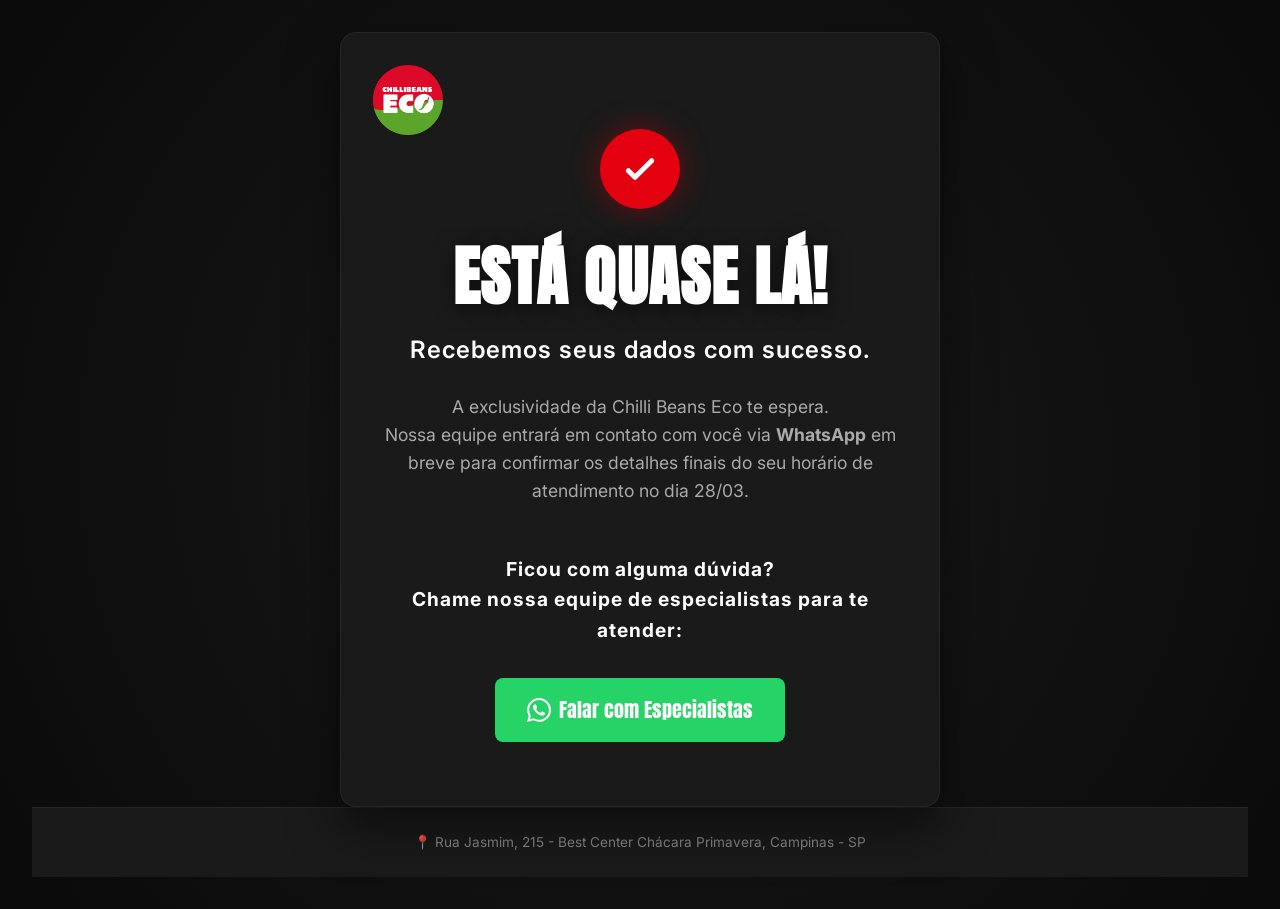
==== obrigado.html @ 4e1fde81 "Landing Page Chilli Beans - Final" ====
<!DOCTYPE html>
<html lang="pt-BR">
<head>
    <meta charset="UTF-8">
    <meta name="viewport" content="width=device-width, initial-scale=1.0">
    <title>Inscrição Confirmada | Chilli Beans Eco Campinas</title>
    
    <!-- Google Fonts -->
    <link rel="preconnect" href="https://fonts.googleapis.com">
    <link rel="preconnect" href="https://fonts.gstatic.com" crossorigin>
    <link href="https://fonts.googleapis.com/css2?family=Anton&family=Inter:wght@300;400;600&display=swap" rel="stylesheet">
    
    <!-- Custom CSS -->
    <link rel="stylesheet" href="styles.css">

    <!-- Meta Pixel Code -->
    <script>
    !function(f,b,e,v,n,t,s)
    {if(f.fbq)return;n=f.fbq=function(){n.callMethod?
    n.callMethod.apply(n,arguments):n.queue.push(arguments)};
    if(!f._fbq)f._fbq=n;n.push=n;n.loaded=!0;n.version='2.0';
    n.queue=[];t=b.createElement(e);t.async=!0;
    t.src=v;s=b.getElementsByTagName(e)[0];
    s.parentNode.insertBefore(t,s)}(window, document,'script',
    'https://connect.facebook.net/en_US/fbevents.js');
    fbq('init', '3858072154323594');
    fbq('track', 'PageView');
    fbq('track', 'Lead'); // Conversão Personalizada de Lead
    </script>
    <noscript><img height="1" width="1" style="display:none"
    src="https://www.facebook.com/tr?id=3858072154323594&ev=Lead&noscript=1"
    /></noscript>
    <!-- End Meta Pixel Code -->

</head>
<body class="thank-you-layout">

    <!-- Header removed -->

    <div class="thank-you-card" style="position: relative; padding-top: 6rem;">
        <img src="logo.png.png" alt="Chilli Beans Eco" class="logo-img" onerror="this.src='logo.png'" style="position: absolute; top: 2rem; left: 2rem; max-height: 70px;">
        <div class="success-icon" style="margin: 0 auto 2rem;">
            <svg fill="none" stroke="currentColor" viewBox="0 0 24 24" xmlns="http://www.w3.org/2000/svg">
                <path stroke-linecap="round" stroke-linejoin="round" stroke-width="3" d="M5 13l4 4L19 7"></path>
            </svg>
        </div>
        
        <h1 style="font-size: clamp(2.5rem, 5vw, 4rem); margin-bottom: 1rem;">ESTÁ QUASE LÁ!</h1>
        <h2 style="font-family: var(--font-body); font-size: 1.5rem; color: var(--chilli-white); margin-bottom: 1.5rem; text-transform: none; font-weight: 600;">Recebemos seus dados com sucesso.</h2>
        
        <p>A exclusividade da Chilli Beans Eco te espera.<br>Nossa equipe entrará em contato com você via <strong>WhatsApp</strong> em breve para confirmar os detalhes finais do seu horário de atendimento no dia 28/03.</p>
        
        <div style="margin-top: 3rem;">
            <h3 style="font-family: var(--font-body); font-size: 1.2rem; margin-bottom: 1rem; color: #fff; text-transform: none;">Ficou com alguma dúvida?<br>Chame nossa equipe de especialistas para te atender:</h3>
            <a href="https://wa.me/5519998878983" target="_blank" class="btn-whatsapp">
                <svg fill="currentColor" viewBox="0 0 24 24" xmlns="http://www.w3.org/2000/svg"><path d="M17.472 14.382c-.297-.149-1.758-.867-2.03-.967-.273-.099-.471-.148-.67.15-.197.297-.767.966-.94 1.164-.173.199-.347.223-.644.075-.297-.15-1.255-.463-2.39-1.475-.888-.788-1.489-1.761-1.662-2.062-.173-.298-.018-.458.13-.606.134-.133.298-.347.446-.52.149-.174.198-.298.298-.497.099-.198.05-.371-.025-.52-.075-.149-.669-1.612-.916-2.207-.242-.579-.487-.5-.669-.51-.173-.008-.371-.01-.57-.01-.198 0-.52.074-.792.372-.272.297-1.04 1.016-1.04 2.479 0 1.462 1.065 2.875 1.213 3.074.149.198 2.096 3.2 5.077 4.487.709.306 1.262.489 1.694.625.712.227 1.36.195 1.871.118.575-.085 1.758-.719 2.006-1.413.248-.694.248-1.289.173-1.413-.074-.124-.272-.198-.57-.347m-5.421 7.403h-.004a9.87 9.87 0 01-5.031-1.378l-.361-.214-3.741.982.998-3.648-.235-.374a9.86 9.86 0 01-1.51-5.26c.001-5.45 4.436-9.884 9.888-9.884 2.64 0 5.122 1.03 6.988 2.898a9.825 9.825 0 012.893 6.994c-.003 5.45-4.437 9.884-9.885 9.884m8.413-18.297A11.815 11.815 0 0012.05 0C5.495 0 .16 5.335.157 11.892c0 2.096.547 4.142 1.588 5.945L.057 24l6.305-1.654a11.882 11.882 0 005.683 1.448h.005c6.554 0 11.89-5.335 11.893-11.893a11.821 11.821 0 00-3.48-8.413z"/></svg>
                Falar com Especialistas
            </a>
        </div>
    </div>
    
    <footer class="address-footer">
        📍 Rua Jasmim, 215 - Best Center Chácara Primavera, Campinas - SP
    </footer>
</body>
</html>
---- styles.css ----
:root {
  --chilli-red: #e3000f;
  --chilli-black: #0a0a0a;
  --chilli-white: #ffffff;
  --chilli-gray: #f4f4f4;
  --chilli-dark-gray: #1a1a1a;
  --font-heading: 'Anton', sans-serif;
  --font-body: 'Inter', sans-serif;
}

* {
  margin: 0;
  padding: 0;
  box-sizing: border-box;
}

body {
  font-family: var(--font-body);
  background-color: var(--chilli-black);
  color: var(--chilli-white);
  line-height: 1.6;
  overflow-x: hidden;
  -webkit-font-smoothing: antialiased;
}

/* Typography */
h1, h2, h3, h4, .brand-text {
  font-family: var(--font-heading);
  text-transform: uppercase;
  letter-spacing: 1px;
}

h1 {
  font-size: clamp(3rem, 8vw, 6rem);
  line-height: 1.15; /* Increased to avoid accent overlap */
  color: var(--chilli-white);
  margin-bottom: 0.5rem;
  /* Fashion-tech subtle glow */
  text-shadow: 0 4px 20px rgba(0, 0, 0, 0.5);
}

h1 span {
  color: var(--chilli-red);
}

.subtitle-h2 {
  font-size: clamp(1rem, 2vw, 1.25rem);
  color: #ccc;
  margin-bottom: 2rem;
  font-weight: 300;
  font-family: var(--font-body);
  text-transform: none;
  letter-spacing: 0;
}

/* Video Wrapper */
.video-wrapper {
  margin-bottom: 2rem;
  border-radius: 12px;
  overflow: hidden;
  border: 1px solid rgba(255, 255, 255, 0.1);
  background: #000;
  max-width: 400px;
}

.video-local {
  width: 100%;
  display: block;
}

/* Google Maps Button */
.btn-maps {
  display: inline-flex;
  align-items: center;
  gap: 0.5rem;
  padding: 0.75rem 1.5rem;
  background-color: transparent;
  color: var(--chilli-white);
  border: 1px solid rgba(255, 255, 255, 0.3);
  border-radius: 6px;
  font-family: var(--font-body);
  font-size: 0.9rem;
  text-decoration: none;
  transition: all 0.3s ease;
  margin-bottom: 2rem;
}

.btn-maps:hover {
  background-color: var(--chilli-white);
  color: var(--chilli-black);
}

.btn-maps svg {
  width: 18px;
  height: 18px;
}

/* Layout */
.container {
  width: 100%;
  max-width: 1200px;
  margin: 0 auto;
  padding: 0 1.5rem;
}

/* Header */
header {
  padding: 1.5rem 0;
  position: absolute;
  top: 0;
  left: 0;
  width: 100%;
  z-index: 10;
  border-bottom: 1px solid rgba(255, 255, 255, 0.1);
}

.header-content {
  display: flex;
  justify-content: center;
  align-items: center;
}

.logo-img {
  max-height: 60px;
  width: auto;
  display: block;
}

.address-footer {
  text-align: center;
  font-size: 0.85rem;
  color: #888;
  padding: 1.5rem;
  background-color: var(--chilli-dark-gray);
  border-top: 1px solid rgba(255, 255, 255, 0.05);
  width: 100%;
}

/* Hero / Split View */
.split-layout {
  display: flex;
  min-height: 100vh;
  flex-direction: column;
}

@media (min-width: 900px) {
  .split-layout {
    flex-direction: row;
  }
}

.hero-section {
  flex: 1;
  display: flex;
  flex-direction: column;
  justify-content: center;
  padding: 8rem 2rem 4rem;
  background: radial-gradient(circle at 0% 0%, var(--chilli-dark-gray) 0%, var(--chilli-black) 100%);
  position: relative;
  overflow: hidden;
}

.hero-section::before {
  content: '';
  position: absolute;
  top: -20%;
  left: -20%;
  width: 60%;
  height: 60%;
  background: radial-gradient(circle, rgba(227, 0, 15, 0.15) 0%, rgba(0,0,0,0) 70%);
  z-index: 0;
}

.hero-content {
  position: relative;
  z-index: 1;
  max-width: 600px;
}

.date-badge {
  display: inline-block;
  background-color: var(--chilli-red);
  color: var(--chilli-white);
  font-family: var(--font-heading);
  padding: 0.5rem 1rem;
  font-size: 1.25rem;
  border-radius: 4px;
  margin-bottom: 2rem;
  transform: skew(-10deg);
  box-shadow: 0 4px 15px rgba(227, 0, 15, 0.4);
}

.date-badge span {
  display: inline-block;
  transform: skew(10deg);
}

.features {
  margin-top: 2rem;
  display: flex;
  flex-direction: column;
  gap: 1rem;
}

.feature-item {
  display: flex;
  align-items: center;
  gap: 1rem;
  font-size: 1.1rem;
}

.feature-icon {
  width: 24px;
  height: 24px;
  color: var(--chilli-red);
  flex-shrink: 0;
}

/* Form Section */
.form-section {
  flex: 1;
  display: flex;
  flex-direction: column;
  justify-content: center;
  padding: 4rem 2rem;
  background-color: var(--chilli-white);
  color: var(--chilli-black);
}

@media (min-width: 900px) {
  .form-section {
    padding: 8rem 4rem;
  }
}

.form-wrapper {
  max-width: 500px;
  width: 100%;
  margin: 0 auto;
}

.form-title {
  font-size: 2.5rem;
  color: var(--chilli-black);
  margin-bottom: 0.5rem;
}

.form-subtitle {
  color: #666;
  margin-bottom: 2rem;
}

.form-group {
  margin-bottom: 1.5rem;
  position: relative;
}

.form-row {
  display: flex;
  gap: 1rem;
}

.form-row .form-group {
  flex: 1;
}

label {
  display: block;
  font-weight: 600;
  margin-bottom: 0.5rem;
  font-size: 0.9rem;
  color: #333;
}

input, select {
  width: 100%;
  padding: 1rem;
  border: 2px solid #ddd;
  background-color: var(--chilli-white);
  border-radius: 8px;
  font-family: var(--font-body);
  font-size: 1rem;
  transition: all 0.3s ease;
  color: var(--chilli-black);
}

input:focus, select:focus {
  outline: none;
  border-color: var(--chilli-red);
  box-shadow: 0 0 0 4px rgba(227, 0, 15, 0.1);
}

select {
  appearance: none;
  background-image: url("data:image/svg+xml,%3Csvg xmlns='http://www.w3.org/2000/svg' width='24' height='24' viewBox='0 0 24 24' fill='none' stroke='currentColor' stroke-width='2' stroke-linecap='round' stroke-linejoin='round'%3E%3Cpolyline points='6 9 12 15 18 9'%3E%3C/polyline%3E%3C/svg%3E");
  background-repeat: no-repeat;
  background-position: right 1rem center;
  background-size: 1em;
}

.btn-submit {
  width: 100%;
  padding: 1.25rem;
  background-color: var(--chilli-red);
  color: var(--chilli-white);
  border: none;
  border-radius: 8px;
  font-family: var(--font-heading);
  font-size: 1.5rem;
  cursor: pointer;
  transition: all 0.3s ease;
  position: relative;
  overflow: hidden;
  margin-top: 1rem;
}

.btn-submit::before {
  content: '';
  position: absolute;
  top: 0;
  left: -100%;
  width: 100%;
  height: 100%;
  background: linear-gradient(90deg, transparent, rgba(255,255,255,0.2), transparent);
  transition: all 0.5s ease;
}

.btn-submit:hover {
  transform: translateY(-2px);
  box-shadow: 0 8px 25px rgba(227, 0, 15, 0.4);
}

.btn-submit:hover::before {
  left: 100%;
}

.btn-submit:active {
  transform: translateY(0);
}

/* Loading State for Button */
.btn-submit.loading {
  background-color: #99000a;
  color: transparent;
  pointer-events: none;
}

.btn-submit.loading::after {
  content: '';
  position: absolute;
  top: 50%;
  left: 50%;
  transform: translate(-50%, -50%);
  width: 24px;
  height: 24px;
  border: 3px solid rgba(255,255,255,0.3);
  border-radius: 50%;
  border-top-color: var(--chilli-white);
  animation: spin 1s ease-in-out infinite;
}

@keyframes spin {
  to { transform: translate(-50%, -50%) rotate(360deg); }
}

/* Thank You Page Specifics */
.thank-you-layout {
  min-height: 100vh;
  display: flex;
  flex-direction: column;
  justify-content: center;
  align-items: center;
  background: radial-gradient(circle at center, var(--chilli-dark-gray) 0%, var(--chilli-black) 100%);
  text-align: center;
  padding: 2rem;
}

.success-icon {
  width: 80px;
  height: 80px;
  background-color: var(--chilli-red);
  border-radius: 50%;
  display: flex;
  justify-content: center;
  align-items: center;
  margin-bottom: 2rem;
  box-shadow: 0 0 30px rgba(227, 0, 15, 0.4);
  animation: scaleIn 0.5s cubic-bezier(0.175, 0.885, 0.32, 1.275) forwards;
}

.success-icon svg {
  width: 40px;
  height: 40px;
  color: var(--chilli-white);
}

@keyframes scaleIn {
  0% { transform: scale(0); opacity: 0; }
  100% { transform: scale(1); opacity: 1; }
}

.thank-you-card {
  background-color: var(--chilli-dark-gray);
  padding: 4rem 2rem;
  border-radius: 16px;
  max-width: 600px;
  width: 100%;
  border: 1px solid rgba(255,255,255,0.05);
  box-shadow: 0 20px 50px rgba(0,0,0,0.5);
}

.thank-you-card p {
  font-size: 1.1rem;
  color: #aaa;
  margin-bottom: 2rem;
}

.btn-secondary {
  display: inline-block;
  padding: 1rem 2rem;
  background-color: transparent;
  color: var(--chilli-white);
  border: 2px solid var(--chilli-white);
  border-radius: 8px;
  font-family: var(--font-heading);
  font-size: 1.25rem;
  text-decoration: none;
  transition: all 0.3s ease;
}

.btn-secondary:hover {
  background-color: var(--chilli-white);
  color: var(--chilli-black);
}

.btn-whatsapp {
  display: inline-flex;
  align-items: center;
  gap: 0.5rem;
  padding: 1rem 2rem;
  background-color: #25D366;
  color: var(--chilli-white);
  border: none;
  border-radius: 8px;
  font-family: var(--font-heading);
  font-size: 1.25rem;
  text-decoration: none;
  transition: all 0.3s ease;
  margin-top: 1rem;
}

.btn-whatsapp:hover {
  background-color: #128C7E;
  transform: translateY(-2px);
  box-shadow: 0 8px 25px rgba(37, 211, 102, 0.4);
}

.btn-whatsapp svg {
  width: 24px;
  height: 24px;
}

/* Trust Badges */
.trust-badges {
  margin-top: 2rem;
  display: flex;
  justify-content: center;
  gap: 1.5rem;
  flex-wrap: wrap;
}

.badge {
  display: flex;
  align-items: center;
  gap: 0.5rem;
  font-size: 0.85rem;
  color: #888;
}

.badge svg {
  width: 16px;
  height: 16px;
}
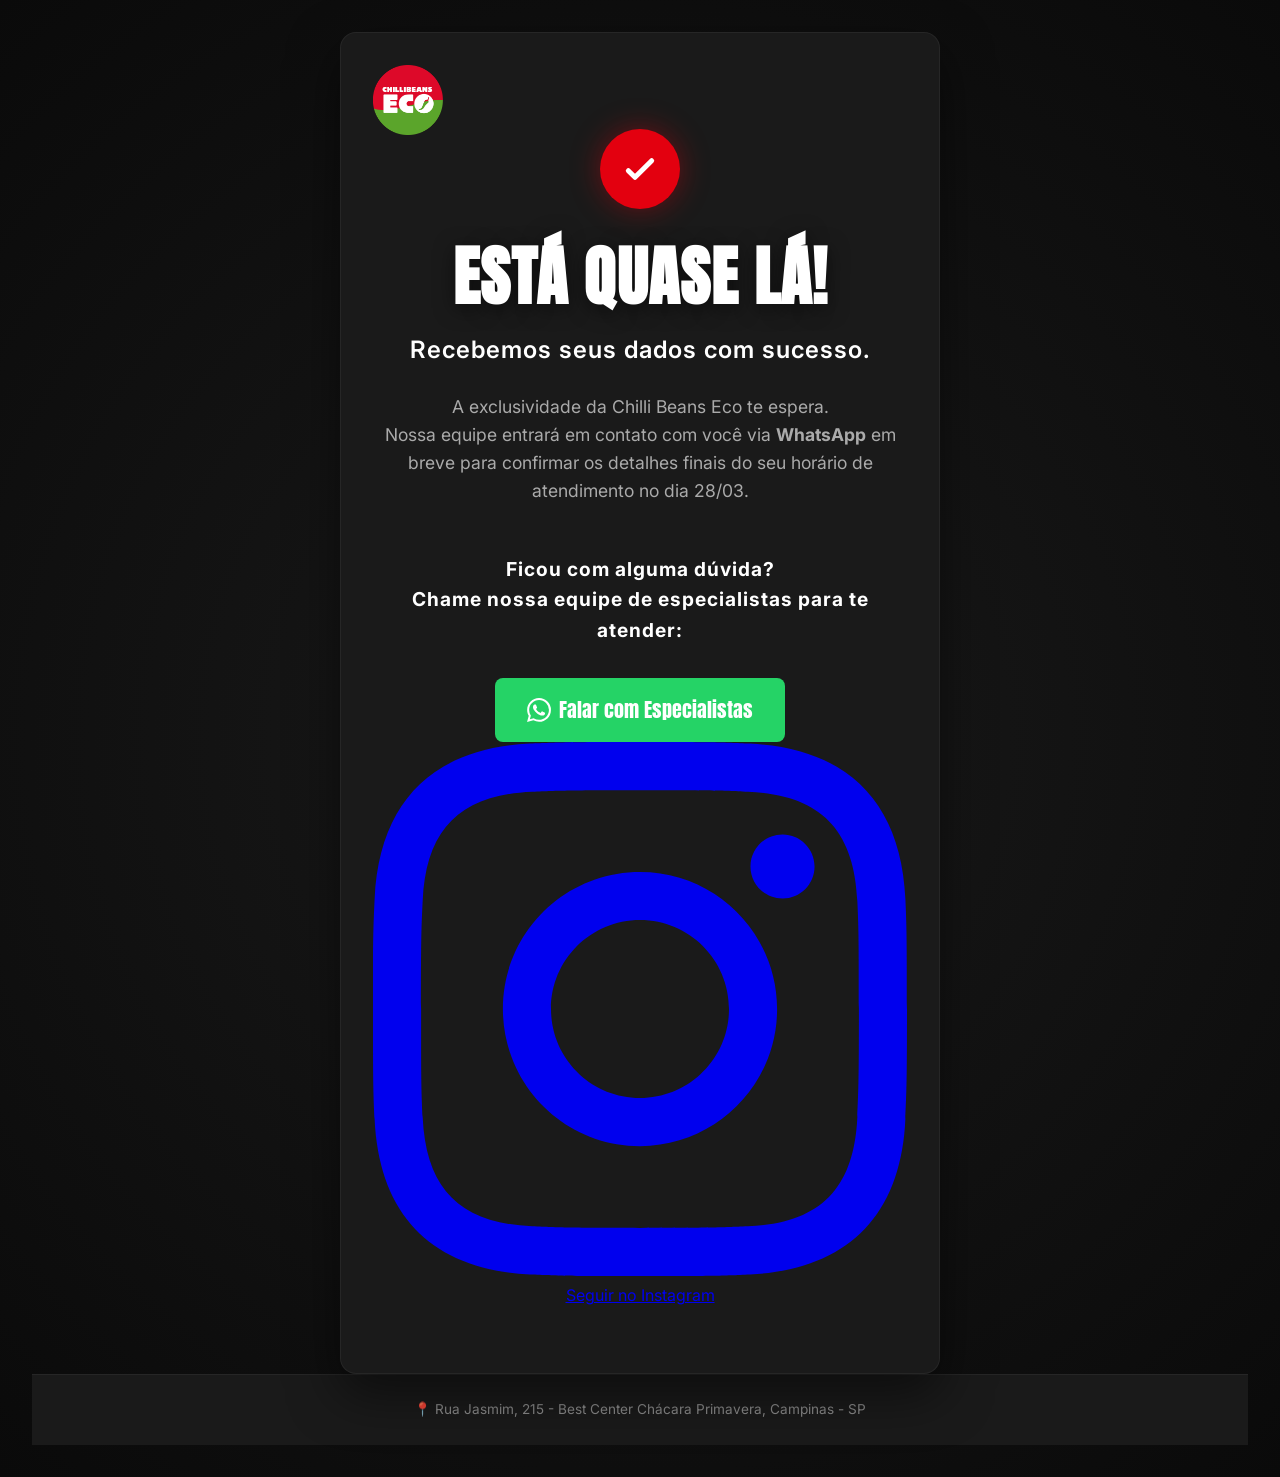
==== commit 327d416c: "Add Instagram follow button to thank you page" ====
--- a/obrigado.html
+++ b/obrigado.html
@@ -56,6 +56,11 @@
                 <svg fill="currentColor" viewBox="0 0 24 24" xmlns="http://www.w3.org/2000/svg"><path d="M17.472 14.382c-.297-.149-1.758-.867-2.03-.967-.273-.099-.471-.148-.67.15-.197.297-.767.966-.94 1.164-.173.199-.347.223-.644.075-.297-.15-1.255-.463-2.39-1.475-.888-.788-1.489-1.761-1.662-2.062-.173-.298-.018-.458.13-.606.134-.133.298-.347.446-.52.149-.174.198-.298.298-.497.099-.198.05-.371-.025-.52-.075-.149-.669-1.612-.916-2.207-.242-.579-.487-.5-.669-.51-.173-.008-.371-.01-.57-.01-.198 0-.52.074-.792.372-.272.297-1.04 1.016-1.04 2.479 0 1.462 1.065 2.875 1.213 3.074.149.198 2.096 3.2 5.077 4.487.709.306 1.262.489 1.694.625.712.227 1.36.195 1.871.118.575-.085 1.758-.719 2.006-1.413.248-.694.248-1.289.173-1.413-.074-.124-.272-.198-.57-.347m-5.421 7.403h-.004a9.87 9.87 0 01-5.031-1.378l-.361-.214-3.741.982.998-3.648-.235-.374a9.86 9.86 0 01-1.51-5.26c.001-5.45 4.436-9.884 9.888-9.884 2.64 0 5.122 1.03 6.988 2.898a9.825 9.825 0 012.893 6.994c-.003 5.45-4.437 9.884-9.885 9.884m8.413-18.297A11.815 11.815 0 0012.05 0C5.495 0 .16 5.335.157 11.892c0 2.096.547 4.142 1.588 5.945L.057 24l6.305-1.654a11.882 11.882 0 005.683 1.448h.005c6.554 0 11.89-5.335 11.893-11.893a11.821 11.821 0 00-3.48-8.413z"/></svg>
                 Falar com Especialistas
             </a>
+
+            <a href="https://www.instagram.com/chillibeans.ecocampinas/" target="_blank" class="btn-instagram">
+                <svg fill="currentColor" viewBox="0 0 24 24" xmlns="http://www.w3.org/2000/svg"><path d="M12 2.163c3.204 0 3.584.012 4.85.07 3.252.148 4.771 1.691 4.919 4.919.058 1.265.069 1.645.069 4.849 0 3.205-.012 3.584-.069 4.849-.149 3.225-1.664 4.771-4.919 4.919-1.266.058-1.644.07-4.85.07-3.204 0-3.584-.012-4.849-.07-3.26-.149-4.771-1.699-4.919-4.92-.058-1.265-.07-1.644-.07-4.849 0-3.204.013-3.583.07-4.849.149-3.227 1.664-4.771 4.919-4.919 1.266-.057 1.645-.069 4.849-.069zm0-2.163c-3.259 0-3.667.014-4.947.072-4.358.2-6.78 2.618-6.98 6.98-.059 1.281-.073 1.689-.073 4.948 0 3.259.014 3.668.072 4.948.2 4.358 2.618 6.78 6.98 6.98 1.281.058 1.689.072 4.948.072 3.259 0 3.668-.014 4.948-.072 4.354-.2 6.782-2.618 6.979-6.98.059-1.28.073-1.689.073-4.948 0-3.259-.014-3.667-.072-4.947-.196-4.354-2.617-6.78-6.979-6.98-1.281-.059-1.69-.073-4.949-.073zm0 5.838c-3.403 0-6.162 2.759-6.162 6.162s2.759 6.163 6.162 6.163 6.162-2.759 6.162-6.163c0-3.403-2.759-6.162-6.162-6.162zm0 10.162c-2.209 0-4-1.791-4-4 0-2.209 1.791-4 4-4s4 1.791 4 4c0 2.209-1.791 4-4 4zm6.406-11.845c-.796 0-1.441.645-1.441 1.44s.645 1.44 1.441 1.44c.795 0 1.439-.645 1.439-1.44s-.644-1.44-1.439-1.44z"></path></svg>
+                Seguir no Instagram
+            </a>
         </div>
     </div>
     
